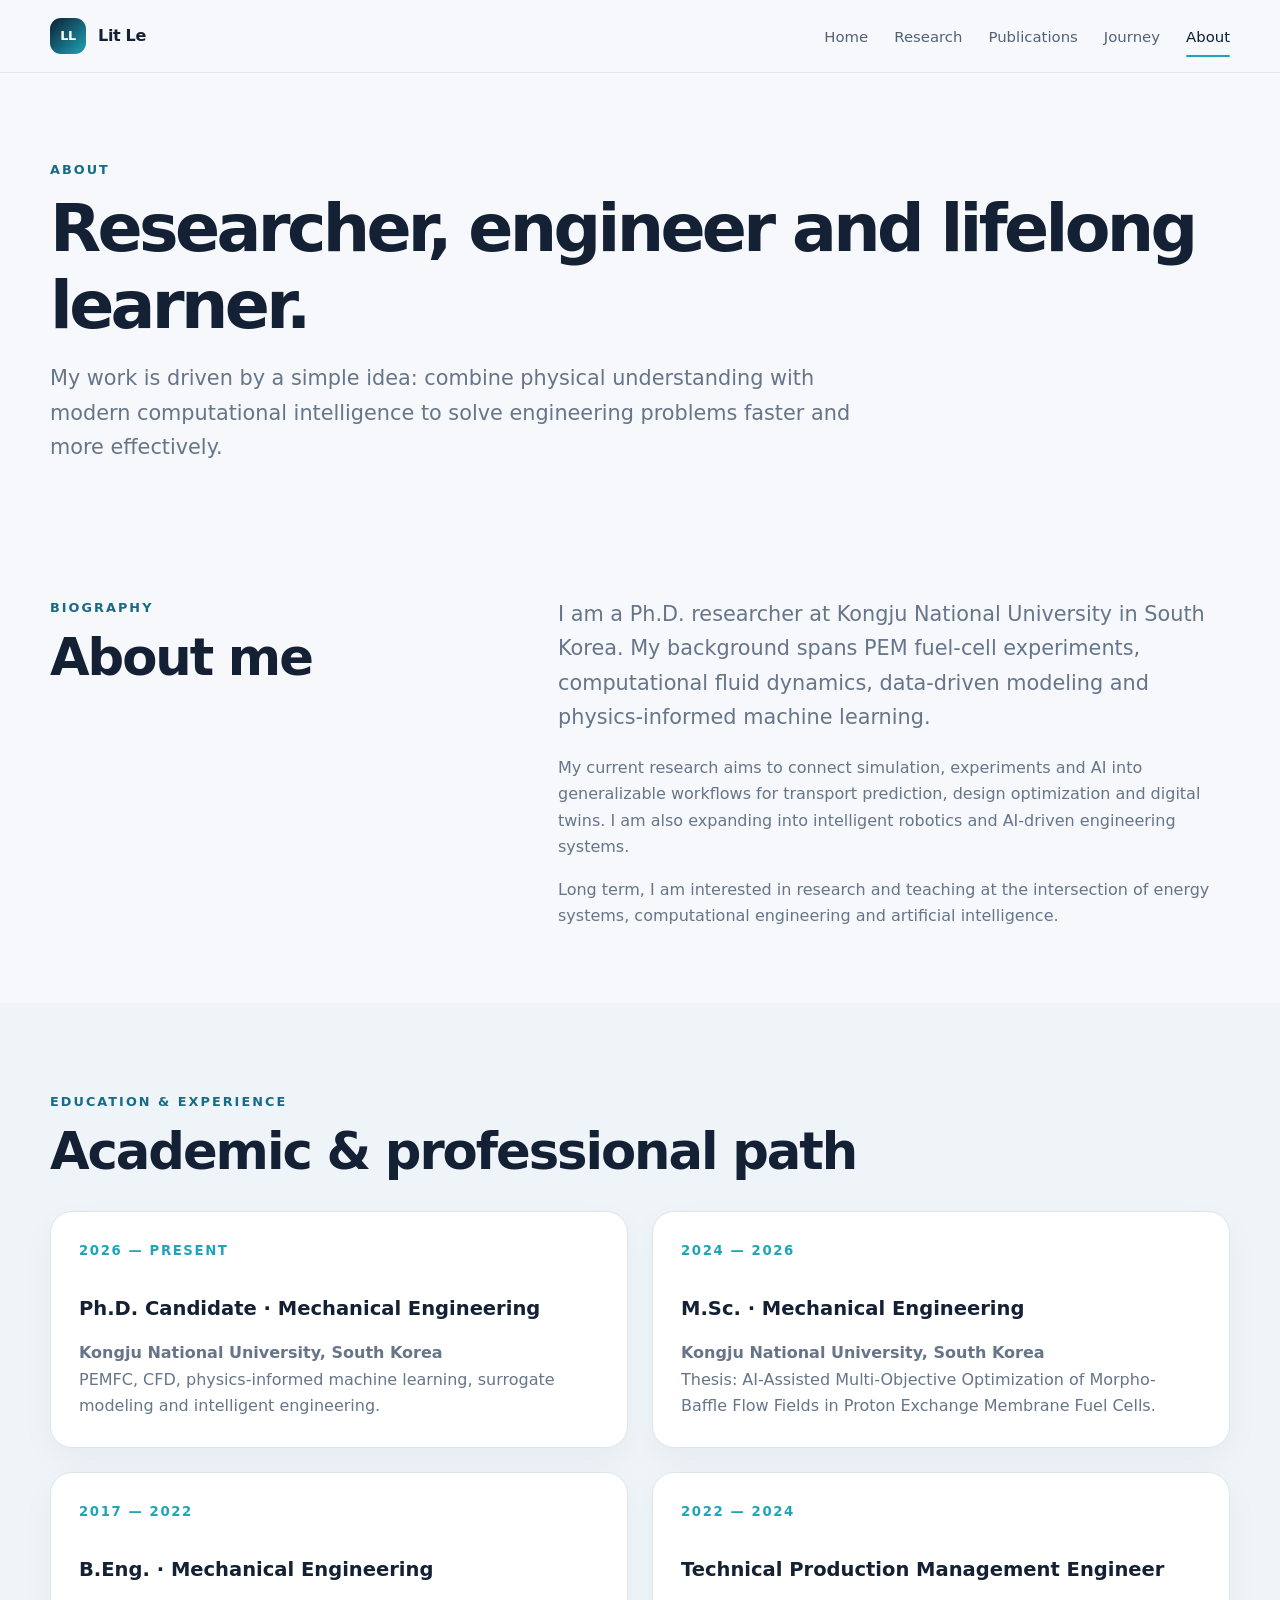
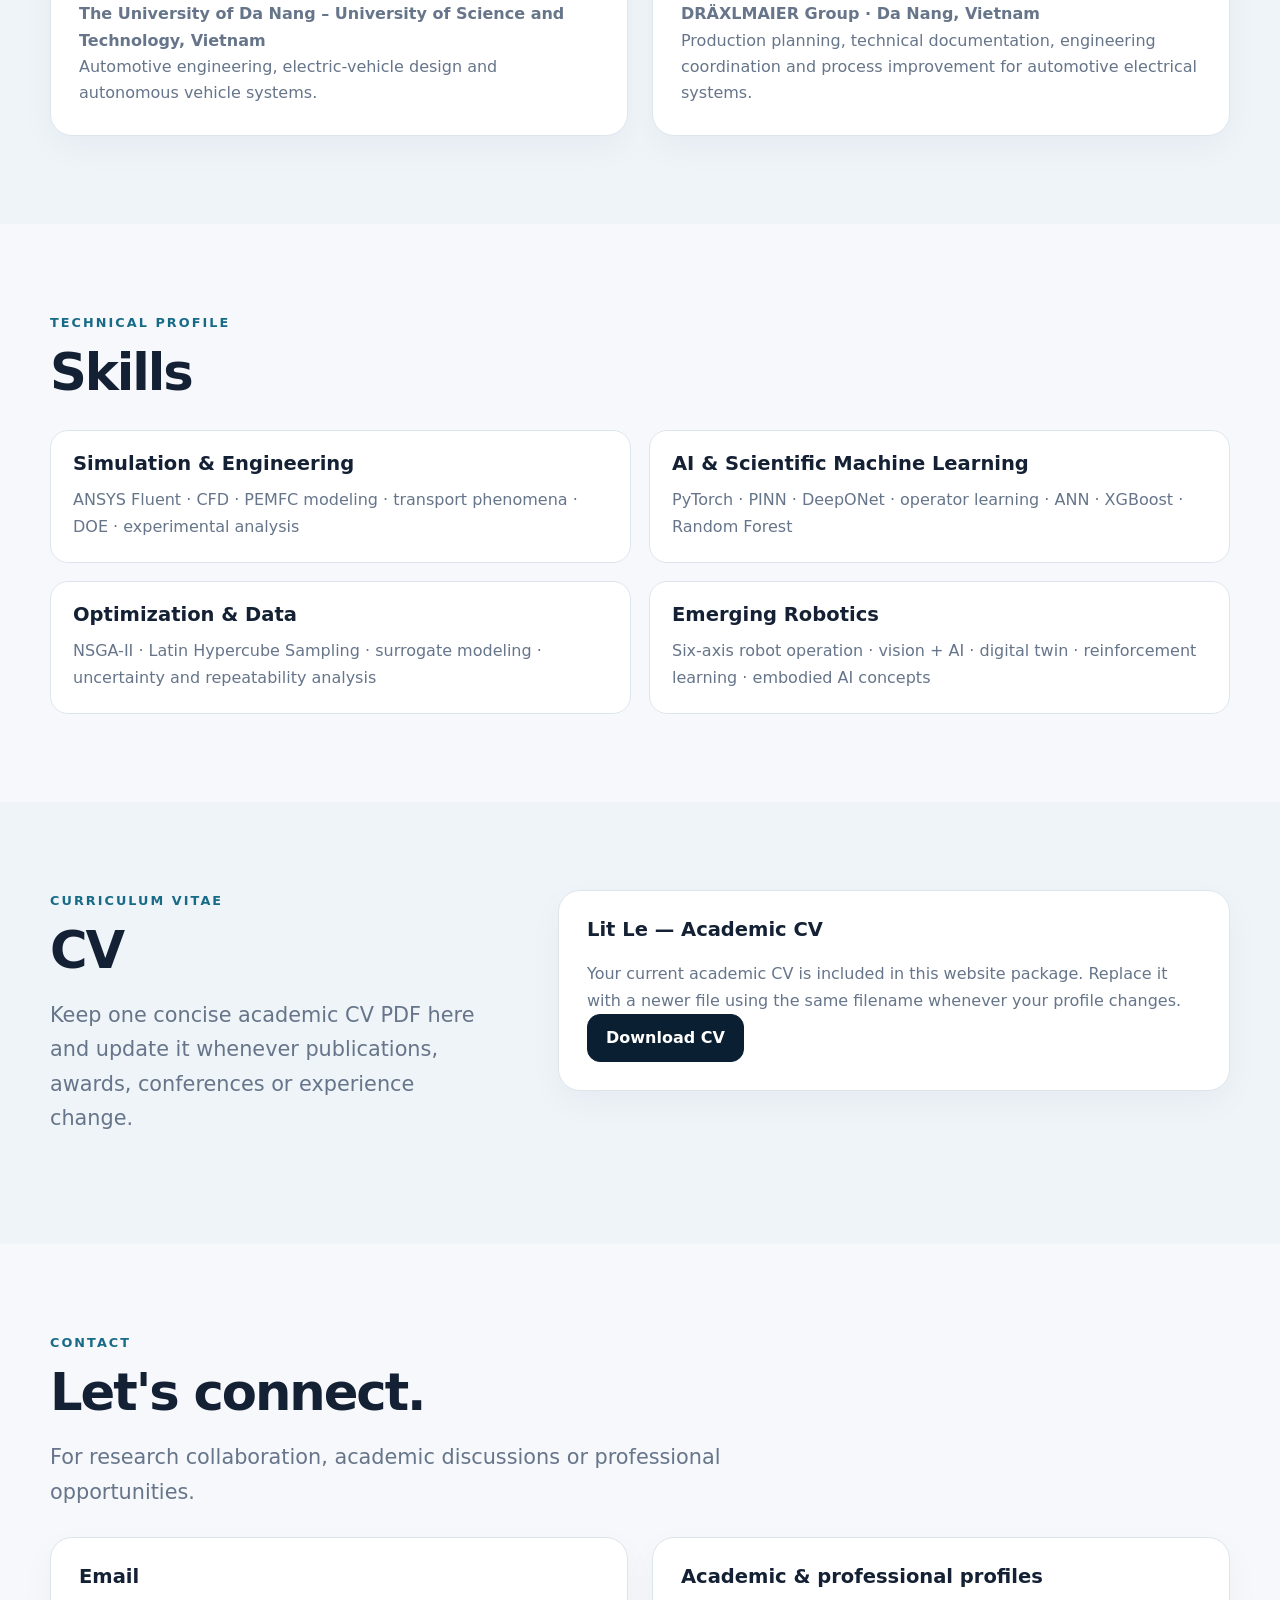
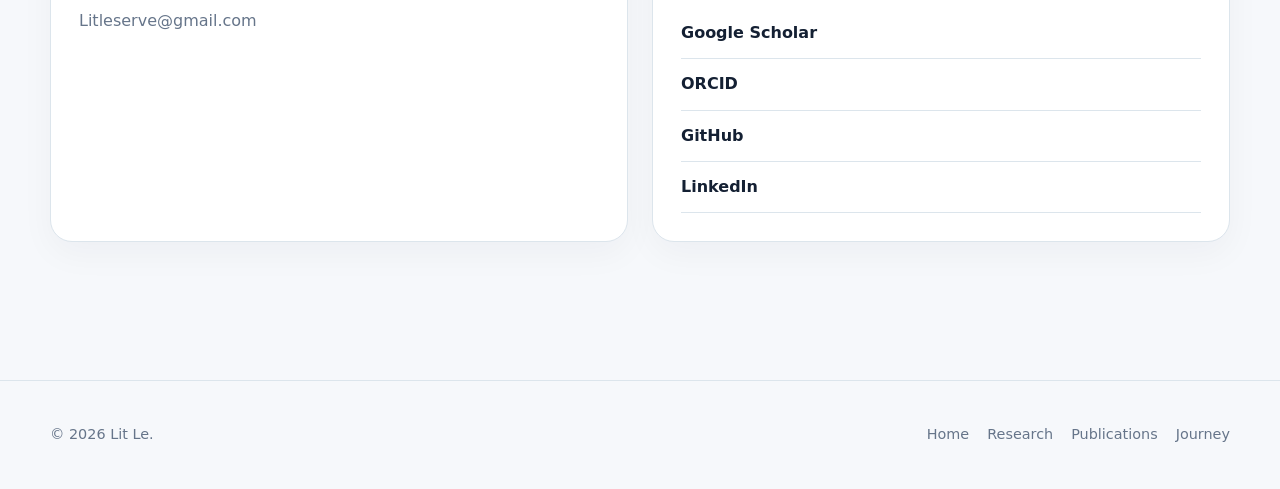
==== about.html @ 6dda4811 "Add files via upload" ====
<!DOCTYPE html>
<html lang="en">
<head><meta charset="UTF-8" /><meta name="viewport" content="width=device-width, initial-scale=1.0" /><meta name="description" content="About Lit Le — Ph.D. researcher in computational engineering, PEM fuel cells and AI." /><title>About | Lit Le</title><link rel="icon" href="favicon.svg" type="image/svg+xml" /><link rel="stylesheet" href="style.css" /></head>
<body>
<header class="site-header"><div class="container nav-wrap"><a class="brand" href="index.html"><span class="brand-mark">LL</span><span>Lit Le</span></a><button class="menu-btn" aria-label="Toggle navigation"><span></span><span></span><span></span></button><nav class="nav-links"><a href="index.html">Home</a><a href="research.html">Research</a><a href="publications.html">Publications</a><a href="journey.html">Journey</a><a class="active" href="about.html">About</a></nav></div></header>
<main>
<section class="page-hero"><div class="container"><p class="section-kicker">About</p><h1>Researcher, engineer and lifelong learner.</h1><p class="lead">My work is driven by a simple idea: combine physical understanding with modern computational intelligence to solve engineering problems faster and more effectively.</p></div></section>
<section class="section-tight"><div class="container split"><div class="sticky-label"><p class="section-kicker">Biography</p><h2>About me</h2></div><div><p class="lead">I am a Ph.D. researcher at Kongju National University in South Korea. My background spans PEM fuel-cell experiments, computational fluid dynamics, data-driven modeling and physics-informed machine learning.</p><p class="muted">My current research aims to connect simulation, experiments and AI into generalizable workflows for transport prediction, design optimization and digital twins. I am also expanding into intelligent robotics and AI-driven engineering systems.</p><p class="muted">Long term, I am interested in research and teaching at the intersection of energy systems, computational engineering and artificial intelligence.</p></div></div></section>
<section class="section" style="background:#eef4f8;"><div class="container"><p class="section-kicker">Education & experience</p><h2>Academic & professional path</h2><div class="grid-2" style="margin-top:30px;">
<article class="card reveal"><div class="card-number">2026 — PRESENT</div><h3>Ph.D. Candidate · Mechanical Engineering</h3><p><strong>Kongju National University, South Korea</strong><br>PEMFC, CFD, physics-informed machine learning, surrogate modeling and intelligent engineering.</p></article>
<article class="card reveal"><div class="card-number">2024 — 2026</div><h3>M.Sc. · Mechanical Engineering</h3><p><strong>Kongju National University, South Korea</strong><br>Thesis: AI-Assisted Multi-Objective Optimization of Morpho-Baffle Flow Fields in Proton Exchange Membrane Fuel Cells.</p></article>
<article class="card reveal"><div class="card-number">2017 — 2022</div><h3>B.Eng. · Mechanical Engineering</h3><p><strong>The University of Da Nang – University of Science and Technology, Vietnam</strong><br>Automotive engineering, electric-vehicle design and autonomous vehicle systems.</p></article>
<article class="card reveal"><div class="card-number">2022 — 2024</div><h3>Technical Production Management Engineer</h3><p><strong>DRÄXLMAIER Group · Da Nang, Vietnam</strong><br>Production planning, technical documentation, engineering coordination and process improvement for automotive electrical systems.</p></article>
</div></div></section>
<section class="section"><div class="container"><p class="section-kicker">Technical profile</p><h2>Skills</h2><div class="skill-groups" style="margin-top:28px;"><div class="skill-group reveal"><h3>Simulation & Engineering</h3><p>ANSYS Fluent · CFD · PEMFC modeling · transport phenomena · DOE · experimental analysis</p></div><div class="skill-group reveal"><h3>AI & Scientific Machine Learning</h3><p>PyTorch · PINN · DeepONet · operator learning · ANN · XGBoost · Random Forest</p></div><div class="skill-group reveal"><h3>Optimization & Data</h3><p>NSGA-II · Latin Hypercube Sampling · surrogate modeling · uncertainty and repeatability analysis</p></div><div class="skill-group reveal"><h3>Emerging Robotics</h3><p>Six-axis robot operation · vision + AI · digital twin · reinforcement learning · embodied AI concepts</p></div></div></div></section>
<section class="section" id="cv" style="background:#eef4f8;"><div class="container split"><div><p class="section-kicker">Curriculum Vitae</p><h2>CV</h2><p class="lead">Keep one concise academic CV PDF here and update it whenever publications, awards, conferences or experience change.</p></div><div class="card reveal"><h3>Lit Le — Academic CV</h3><p class="muted">Your current academic CV is included in this website package. Replace it with a newer file using the same filename whenever your profile changes.</p><a class="btn btn-primary" href="Lit_Le_CV.pdf">Download CV</a></div></div></section>
<section class="section" id="contact"><div class="container"><p class="section-kicker">Contact</p><h2>Let's connect.</h2><p class="lead">For research collaboration, academic discussions or professional opportunities.</p><div class="grid-2" style="margin-top:28px;"><div class="card"><h3>Email</h3><p>Litleserve@gmail.com</p></div><div class="card"><h3>Academic & professional profiles</h3><ul class="list-clean"><li><a href="#" title="Add Google Scholar URL"><strong>Google Scholar</strong></a></li><li><a href="#" title="Add ORCID URL"><strong>ORCID</strong></a></li><li><a href="#" title="Add GitHub URL"><strong>GitHub</strong></a></li><li><a href="#" title="Add LinkedIn URL"><strong>LinkedIn</strong></a></li></ul></div></div></div></section>
</main>
<footer class="footer"><div class="container footer-grid"><div>© <span data-year></span> Lit Le.</div><div class="footer-links"><a href="index.html">Home</a><a href="research.html">Research</a><a href="publications.html">Publications</a><a href="journey.html">Journey</a></div></div></footer><script src="main.js"></script>
</body></html>
---- style.css ----
:root {
  --bg: #f6f8fb;
  --surface: #ffffff;
  --surface-2: #eef4f8;
  --text: #142033;
  --muted: #66758a;
  --line: #dce5ec;
  --navy: #0b1f33;
  --blue: #176b87;
  --cyan: #20a4b8;
  --shadow: 0 18px 50px rgba(11, 31, 51, 0.08);
  --radius: 22px;
  --max: 1180px;
}

* { box-sizing: border-box; }
html { scroll-behavior: smooth; }
body {
  margin: 0;
  font-family: Inter, ui-sans-serif, system-ui, -apple-system, BlinkMacSystemFont, "Segoe UI", sans-serif;
  color: var(--text);
  background: var(--bg);
  line-height: 1.65;
}
img { max-width: 100%; display: block; }
a { color: inherit; text-decoration: none; }
button, input { font: inherit; }

.container { width: min(calc(100% - 40px), var(--max)); margin: 0 auto; }
.section { padding: 88px 0; }
.section-tight { padding: 58px 0; }
.section-kicker {
  margin: 0 0 10px;
  color: var(--blue);
  font-size: 0.8rem;
  font-weight: 800;
  letter-spacing: 0.16em;
  text-transform: uppercase;
}
h1, h2, h3, h4 { line-height: 1.15; margin-top: 0; }
h1 { font-size: clamp(2.7rem, 6vw, 5.9rem); letter-spacing: -0.055em; }
h2 { font-size: clamp(2rem, 4vw, 3.25rem); letter-spacing: -0.04em; margin-bottom: 18px; }
h3 { font-size: 1.22rem; }
p { margin-top: 0; }
.lead { font-size: clamp(1.05rem, 2vw, 1.3rem); color: var(--muted); max-width: 760px; }
.muted { color: var(--muted); }

.site-header {
  position: sticky;
  top: 0;
  z-index: 40;
  border-bottom: 1px solid rgba(220, 229, 236, 0.8);
  background: rgba(246, 248, 251, 0.88);
  backdrop-filter: blur(18px);
}
.nav-wrap { min-height: 72px; display: flex; align-items: center; justify-content: space-between; gap: 30px; }
.brand { display: flex; align-items: center; gap: 12px; font-weight: 800; letter-spacing: -0.02em; }
.brand-mark {
  width: 36px; height: 36px; border-radius: 11px; display: grid; place-items: center;
  color: #fff; background: linear-gradient(135deg, var(--navy), var(--cyan)); font-size: 0.8rem;
}
.nav-links { display: flex; align-items: center; gap: 26px; font-size: 0.93rem; color: #526277; }
.nav-links a { position: relative; padding: 24px 0 22px; }
.nav-links a:hover, .nav-links a.active { color: var(--navy); }
.nav-links a.active::after {
  content: ""; position: absolute; left: 0; right: 0; bottom: 14px; height: 2px;
  border-radius: 99px; background: var(--cyan);
}
.menu-btn { display: none; border: 0; background: transparent; padding: 8px; cursor: pointer; }
.menu-btn span { display: block; width: 24px; height: 2px; background: var(--navy); margin: 5px 0; }

.hero { padding: 92px 0 68px; overflow: hidden; }
.hero-grid { display: grid; grid-template-columns: 1.35fr 0.65fr; align-items: center; gap: 64px; }
.eyebrow {
  display: inline-flex; align-items: center; gap: 9px; padding: 8px 12px; border: 1px solid var(--line);
  border-radius: 999px; background: rgba(255,255,255,.75); color: var(--blue); font-size: .84rem; font-weight: 700;
}
.eyebrow::before { content: ""; width: 8px; height: 8px; border-radius: 50%; background: var(--cyan); box-shadow: 0 0 0 5px rgba(32,164,184,.12); }
.hero h1 { margin: 22px 0 20px; max-width: 850px; }
.hero h1 .accent { color: var(--blue); }
.hero-copy { color: var(--muted); font-size: 1.14rem; max-width: 760px; }
.hero-actions { display: flex; gap: 12px; margin-top: 32px; flex-wrap: wrap; }
.btn {
  display: inline-flex; align-items: center; justify-content: center; gap: 8px; min-height: 48px; padding: 0 18px;
  border-radius: 13px; border: 1px solid var(--line); font-weight: 750; transition: .2s ease;
}
.btn-primary { background: var(--navy); color: white; border-color: var(--navy); }
.btn-primary:hover { transform: translateY(-2px); box-shadow: 0 12px 28px rgba(11,31,51,.16); }
.btn-secondary { background: rgba(255,255,255,.75); }
.btn-secondary:hover { border-color: #b9c9d4; background: #fff; }

.profile-panel { position: relative; min-height: 460px; display: grid; place-items: center; }
.orbit { position: absolute; border: 1px solid #cddbe3; border-radius: 50%; }
.orbit.one { width: 360px; height: 360px; }
.orbit.two { width: 275px; height: 275px; border-style: dashed; animation: spin 22s linear infinite; }
.orbit.three { width: 188px; height: 188px; border-color: rgba(32,164,184,.45); }
@keyframes spin { to { transform: rotate(360deg); } }
.avatar {
  position: relative; z-index: 2; width: 164px; height: 164px; border-radius: 42px; display: grid; place-items: center;
  color: white; font-size: 3.2rem; font-weight: 900; letter-spacing: -0.08em;
  background: linear-gradient(145deg, var(--navy), #154c67 58%, var(--cyan)); box-shadow: var(--shadow);
}
.float-tag {
  position: absolute; z-index: 3; padding: 10px 13px; border-radius: 12px; background: rgba(255,255,255,.92);
  border: 1px solid var(--line); box-shadow: 0 12px 28px rgba(11,31,51,.08); font-size: .78rem; font-weight: 750;
}
.float-tag.a { top: 75px; right: 5px; }
.float-tag.b { left: 0; bottom: 90px; }
.float-tag.c { right: 24px; bottom: 54px; }

.stats { display: grid; grid-template-columns: repeat(4, 1fr); gap: 1px; border: 1px solid var(--line); background: var(--line); border-radius: var(--radius); overflow: hidden; }
.stat { background: var(--surface); padding: 26px; }
.stat strong { display: block; color: var(--navy); font-size: 1.5rem; }
.stat span { color: var(--muted); font-size: .9rem; }

.grid-2 { display: grid; grid-template-columns: repeat(2, 1fr); gap: 24px; }
.grid-3 { display: grid; grid-template-columns: repeat(3, 1fr); gap: 22px; }
.grid-4 { display: grid; grid-template-columns: repeat(4, 1fr); gap: 18px; }
.card {
  background: var(--surface); border: 1px solid var(--line); border-radius: var(--radius); padding: 28px; box-shadow: 0 12px 34px rgba(11,31,51,.04);
}
.card:hover { border-color: #bfd0da; }
.card-number { color: var(--cyan); font-weight: 900; font-size: .83rem; letter-spacing: .12em; margin-bottom: 36px; }
.card p { color: var(--muted); margin-bottom: 0; }
.card .mini-link { display: inline-flex; margin-top: 20px; color: var(--blue); font-size: .9rem; font-weight: 750; }

.project-card { overflow: hidden; padding: 0; }
.project-visual { min-height: 190px; padding: 24px; display: flex; align-items: flex-end; background: linear-gradient(135deg, #0b1f33, #164762 60%, #1a8798); color: white; position: relative; }
.project-visual::before, .project-visual::after { content: ""; position: absolute; border: 1px solid rgba(255,255,255,.22); border-radius: 50%; }
.project-visual::before { width: 160px; height: 160px; right: -20px; top: -40px; }
.project-visual::after { width: 95px; height: 95px; right: 42px; top: 20px; }
.project-chip { position: relative; z-index: 2; font-size: .76rem; padding: 6px 9px; border-radius: 999px; background: rgba(255,255,255,.13); border: 1px solid rgba(255,255,255,.24); }
.project-body { padding: 26px; }
.project-body p { color: var(--muted); }
.tags { display: flex; flex-wrap: wrap; gap: 8px; }
.tag { padding: 6px 9px; border-radius: 999px; background: var(--surface-2); color: #4f6476; font-size: .76rem; font-weight: 700; }

.pub-list { display: grid; gap: 14px; }
.pub-item { display: grid; grid-template-columns: 90px 1fr auto; gap: 20px; align-items: start; background: var(--surface); border: 1px solid var(--line); border-radius: 18px; padding: 22px; }
.pub-year { color: var(--blue); font-weight: 900; }
.pub-title { font-weight: 800; margin-bottom: 6px; }
.pub-meta { color: var(--muted); font-size: .9rem; }
.pub-status { padding: 6px 9px; border-radius: 999px; background: #eef6f7; color: #237386; font-size: .74rem; font-weight: 800; white-space: nowrap; }

.timeline { position: relative; margin-left: 10px; }
.timeline::before { content: ""; position: absolute; left: 9px; top: 8px; bottom: 8px; width: 1px; background: var(--line); }
.timeline-item { position: relative; padding-left: 42px; padding-bottom: 34px; }
.timeline-item:last-child { padding-bottom: 0; }
.timeline-dot { position: absolute; left: 2px; top: 5px; width: 15px; height: 15px; border: 3px solid var(--bg); border-radius: 50%; background: var(--cyan); box-shadow: 0 0 0 1px #b9d4dc; }
.timeline-date { color: var(--blue); font-size: .82rem; font-weight: 800; letter-spacing: .05em; text-transform: uppercase; }
.timeline-title { margin: 5px 0 4px; font-size: 1.05rem; font-weight: 800; }
.timeline-copy { color: var(--muted); margin: 0; }

.page-hero { padding: 86px 0 54px; }
.page-hero h1 { font-size: clamp(2.7rem, 5.2vw, 4.9rem); margin-bottom: 18px; }
.page-hero .lead { max-width: 820px; }

.split { display: grid; grid-template-columns: .8fr 1.2fr; gap: 60px; align-items: start; }
.sticky-label { position: sticky; top: 110px; }
.list-clean { list-style: none; padding: 0; margin: 0; }
.list-clean li { padding: 12px 0; border-bottom: 1px solid var(--line); color: var(--muted); }
.list-clean li strong { color: var(--text); }

.callout { padding: 34px; border-radius: var(--radius); background: var(--navy); color: white; }
.callout p { color: #c8d5df; }
.callout .btn-secondary { color: var(--navy); }

.skill-groups { display: grid; grid-template-columns: repeat(2,1fr); gap: 18px; }
.skill-group { padding: 22px; background: var(--surface); border: 1px solid var(--line); border-radius: 18px; }
.skill-group h3 { margin-bottom: 12px; }
.skill-group p { color: var(--muted); margin: 0; }

.footer { padding: 42px 0; border-top: 1px solid var(--line); margin-top: 50px; }
.footer-grid { display: flex; justify-content: space-between; align-items: center; gap: 20px; color: var(--muted); font-size: .9rem; }
.footer-links { display: flex; gap: 18px; flex-wrap: wrap; }
.footer-links a:hover { color: var(--navy); }

.reveal { opacity: 0; transform: translateY(16px); transition: .6s ease; }
.reveal.visible { opacity: 1; transform: translateY(0); }

@media (max-width: 940px) {
  .hero-grid, .split { grid-template-columns: 1fr; }
  .profile-panel { min-height: 360px; }
  .grid-4 { grid-template-columns: repeat(2, 1fr); }
  .grid-3 { grid-template-columns: repeat(2, 1fr); }
  .stats { grid-template-columns: repeat(2, 1fr); }
  .sticky-label { position: static; }
}

@media (max-width: 720px) {
  .container { width: min(calc(100% - 28px), var(--max)); }
  .section { padding: 66px 0; }
  .hero { padding-top: 62px; }
  .nav-links {
    display: none; position: absolute; top: 72px; left: 14px; right: 14px; padding: 14px; flex-direction: column; align-items: stretch; gap: 0;
    background: var(--surface); border: 1px solid var(--line); border-radius: 16px; box-shadow: var(--shadow);
  }
  .nav-links.open { display: flex; }
  .nav-links a { padding: 12px 10px; }
  .nav-links a.active::after { display: none; }
  .menu-btn { display: block; }
  .profile-panel { min-height: 320px; }
  .orbit.one { width: 280px; height: 280px; }
  .orbit.two { width: 220px; height: 220px; }
  .float-tag.a { right: 0; top: 40px; }
  .float-tag.b { left: 0; bottom: 54px; }
  .float-tag.c { display: none; }
  .grid-2, .grid-3, .grid-4, .skill-groups { grid-template-columns: 1fr; }
  .pub-item { grid-template-columns: 1fr; gap: 8px; }
  .pub-status { justify-self: start; }
  .footer-grid { flex-direction: column; align-items: flex-start; }
}
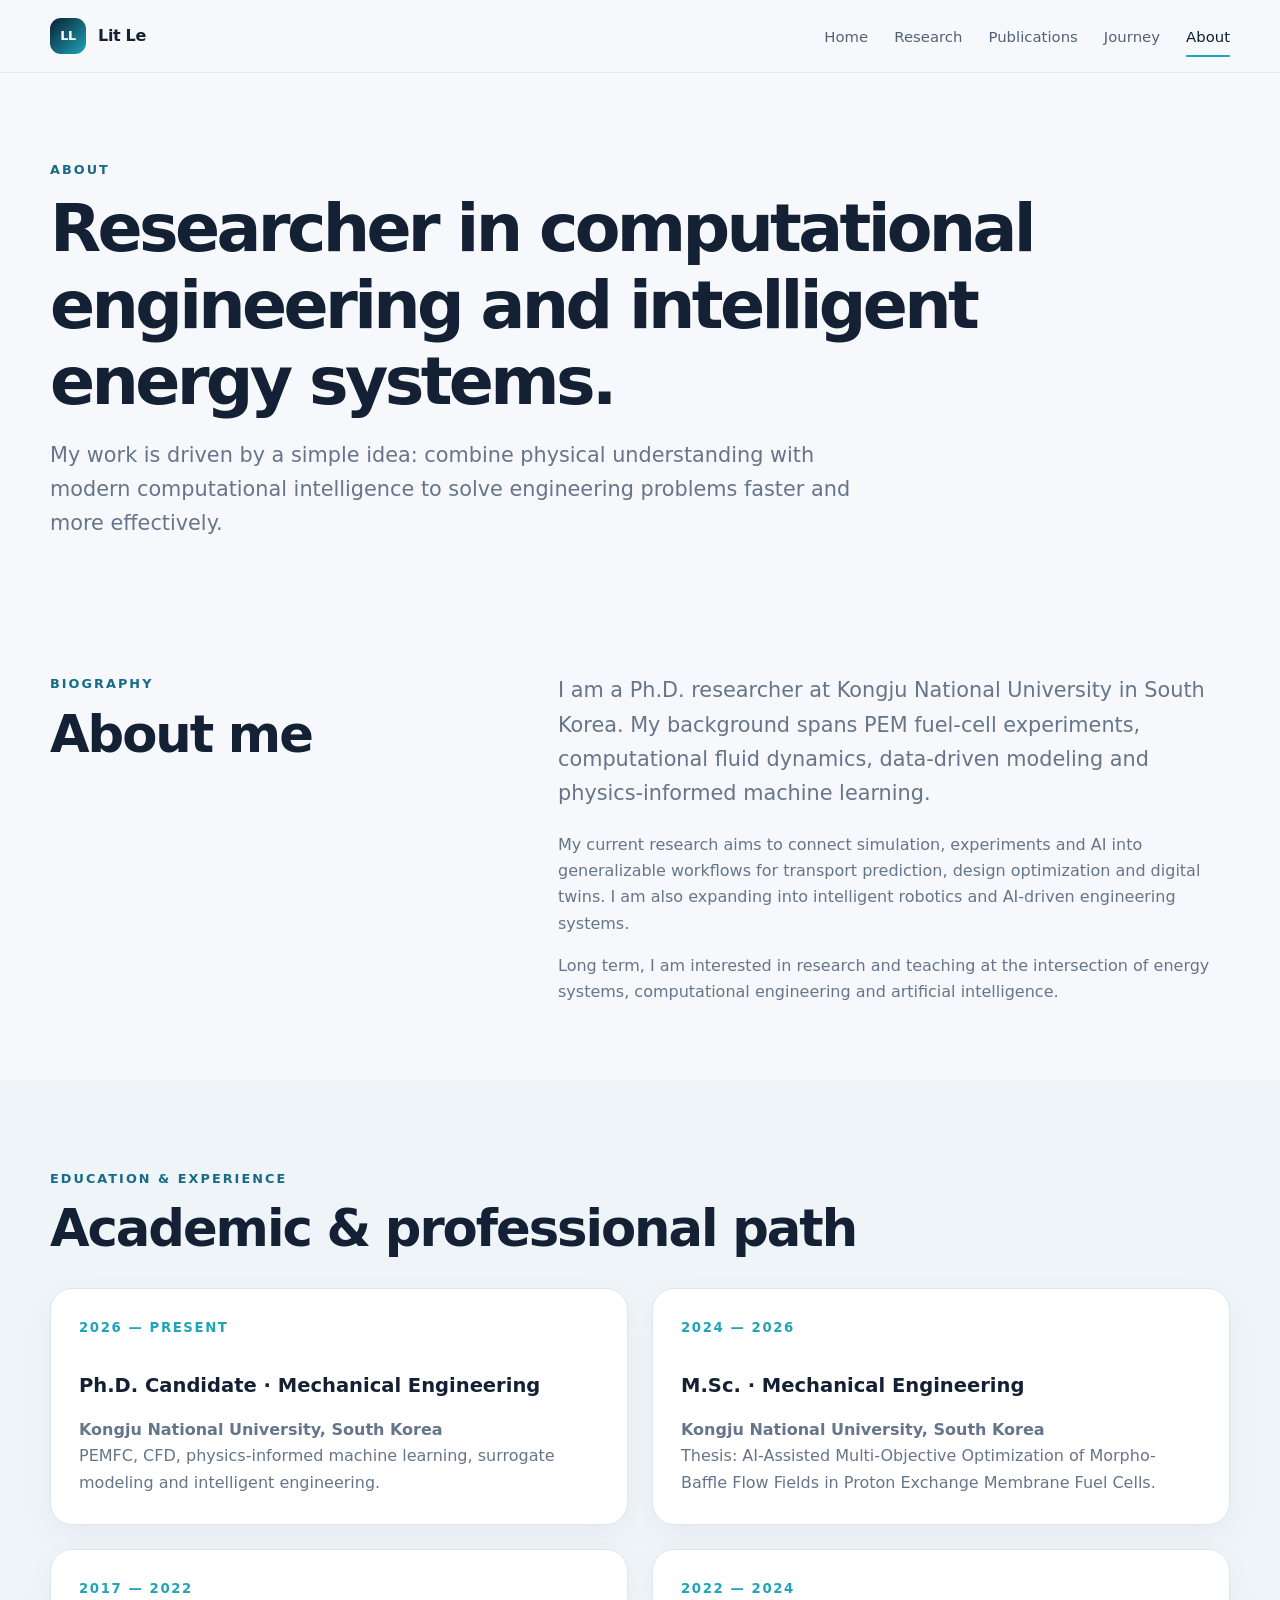
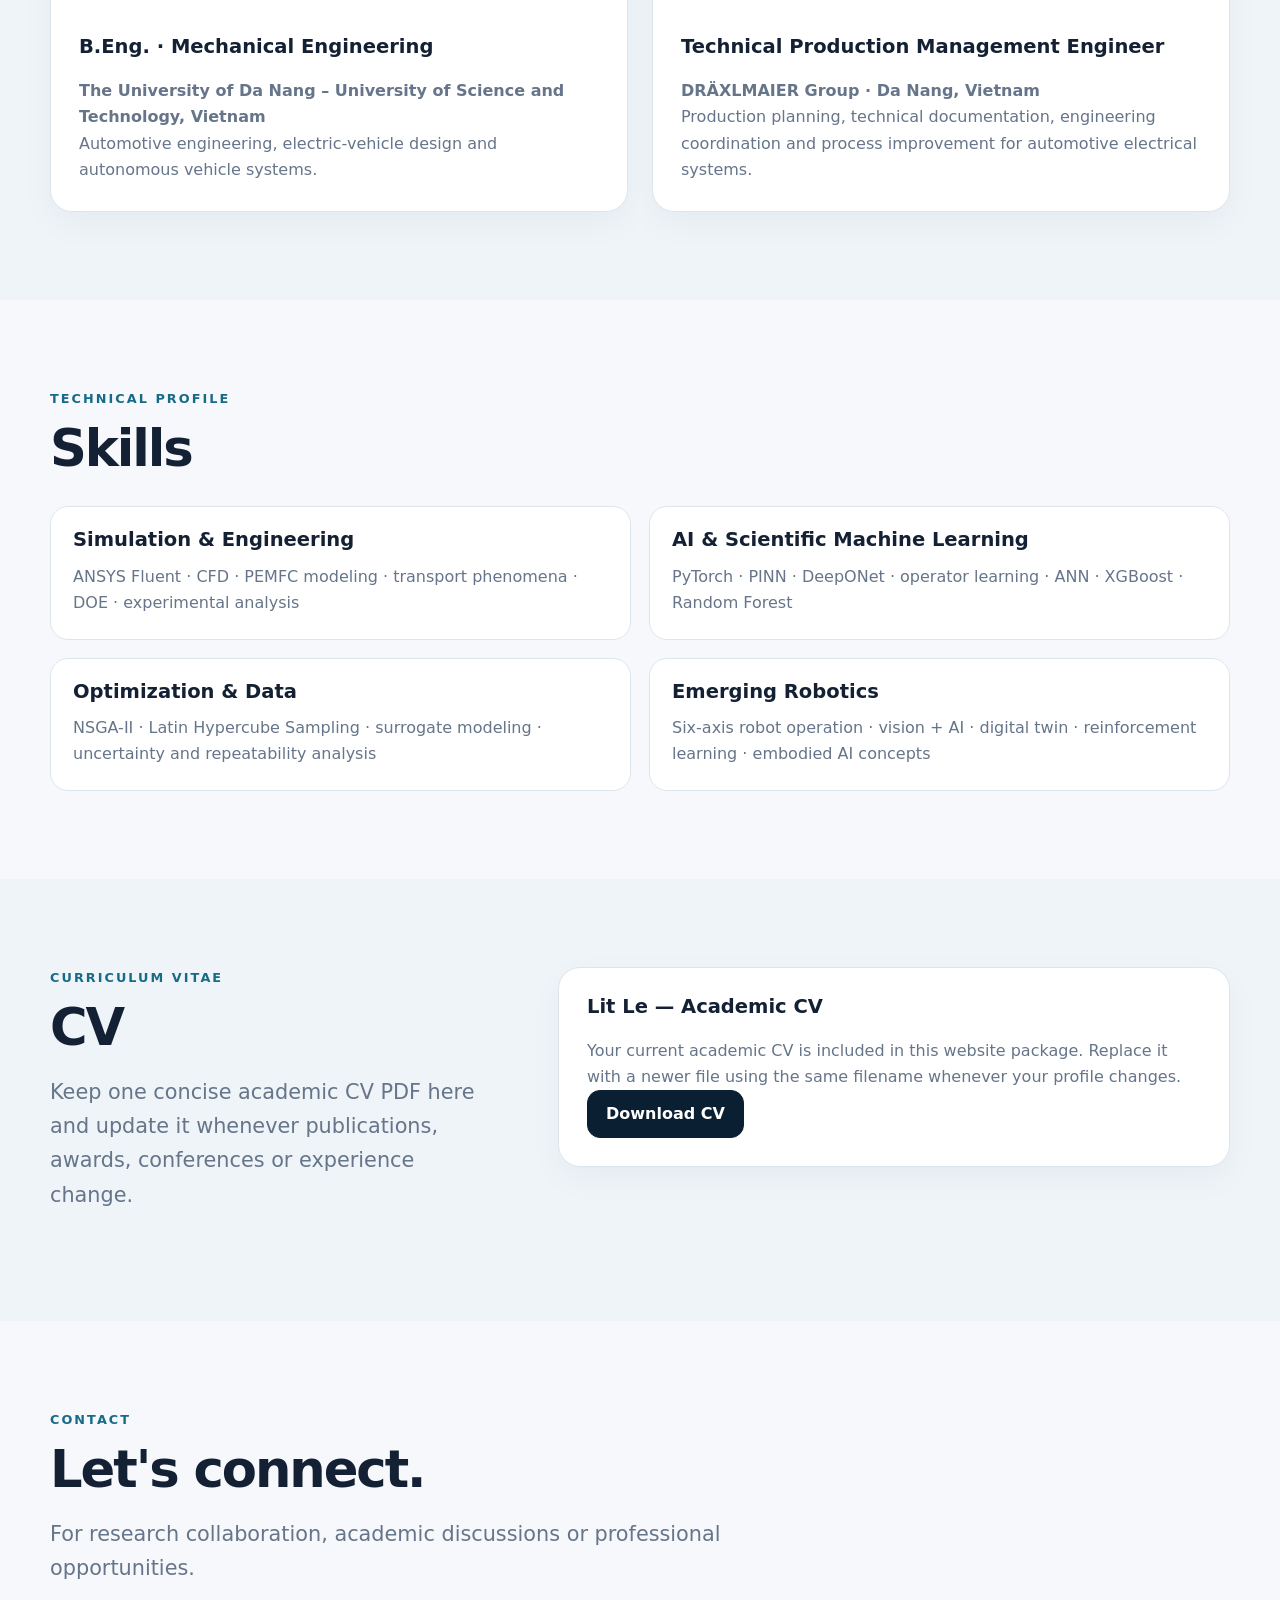
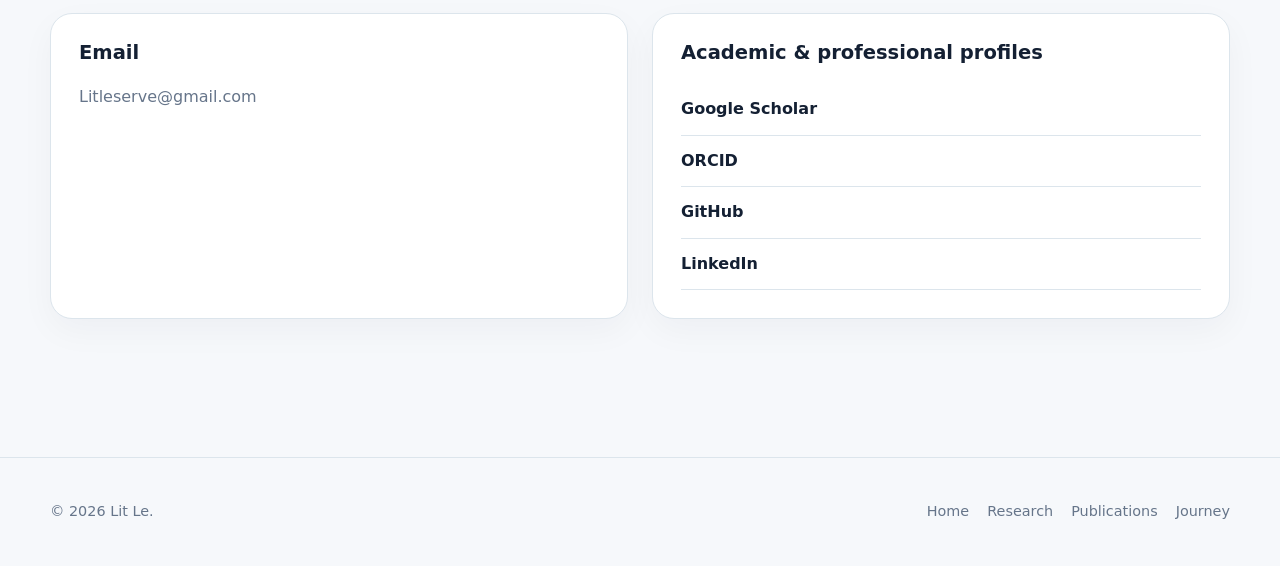
==== commit 19357983: "Update about.html" ====
--- a/about.html
+++ b/about.html
@@ -4,7 +4,7 @@
 <body>
 <header class="site-header"><div class="container nav-wrap"><a class="brand" href="index.html"><span class="brand-mark">LL</span><span>Lit Le</span></a><button class="menu-btn" aria-label="Toggle navigation"><span></span><span></span><span></span></button><nav class="nav-links"><a href="index.html">Home</a><a href="research.html">Research</a><a href="publications.html">Publications</a><a href="journey.html">Journey</a><a class="active" href="about.html">About</a></nav></div></header>
 <main>
-<section class="page-hero"><div class="container"><p class="section-kicker">About</p><h1>Researcher, engineer and lifelong learner.</h1><p class="lead">My work is driven by a simple idea: combine physical understanding with modern computational intelligence to solve engineering problems faster and more effectively.</p></div></section>
+<section class="page-hero"><div class="container"><p class="section-kicker">About</p><h1>Researcher in computational engineering and intelligent energy systems.</h1><p class="lead">My work is driven by a simple idea: combine physical understanding with modern computational intelligence to solve engineering problems faster and more effectively.</p></div></section>
 <section class="section-tight"><div class="container split"><div class="sticky-label"><p class="section-kicker">Biography</p><h2>About me</h2></div><div><p class="lead">I am a Ph.D. researcher at Kongju National University in South Korea. My background spans PEM fuel-cell experiments, computational fluid dynamics, data-driven modeling and physics-informed machine learning.</p><p class="muted">My current research aims to connect simulation, experiments and AI into generalizable workflows for transport prediction, design optimization and digital twins. I am also expanding into intelligent robotics and AI-driven engineering systems.</p><p class="muted">Long term, I am interested in research and teaching at the intersection of energy systems, computational engineering and artificial intelligence.</p></div></div></section>
 <section class="section" style="background:#eef4f8;"><div class="container"><p class="section-kicker">Education & experience</p><h2>Academic & professional path</h2><div class="grid-2" style="margin-top:30px;">
 <article class="card reveal"><div class="card-number">2026 — PRESENT</div><h3>Ph.D. Candidate · Mechanical Engineering</h3><p><strong>Kongju National University, South Korea</strong><br>PEMFC, CFD, physics-informed machine learning, surrogate modeling and intelligent engineering.</p></article>
--- a/style.css
+++ b/style.css
@@ -210,3 +210,24 @@
   .pub-status { justify-self: start; }
   .footer-grid { flex-direction: column; align-items: flex-start; }
 }
+
+.avatar {
+  overflow: hidden;
+  border-radius: 50%;
+}
+
+.avatar img {
+  width: 100%;
+  height: 100%;
+  object-fit: cover;
+  object-position: center;
+  display: block;
+  border-radius: 50%;
+}
+
+.float-tag.d {
+  top: 18% !important;
+  left: -2% !important;
+  right: auto !important;
+  bottom: auto !important;
+}
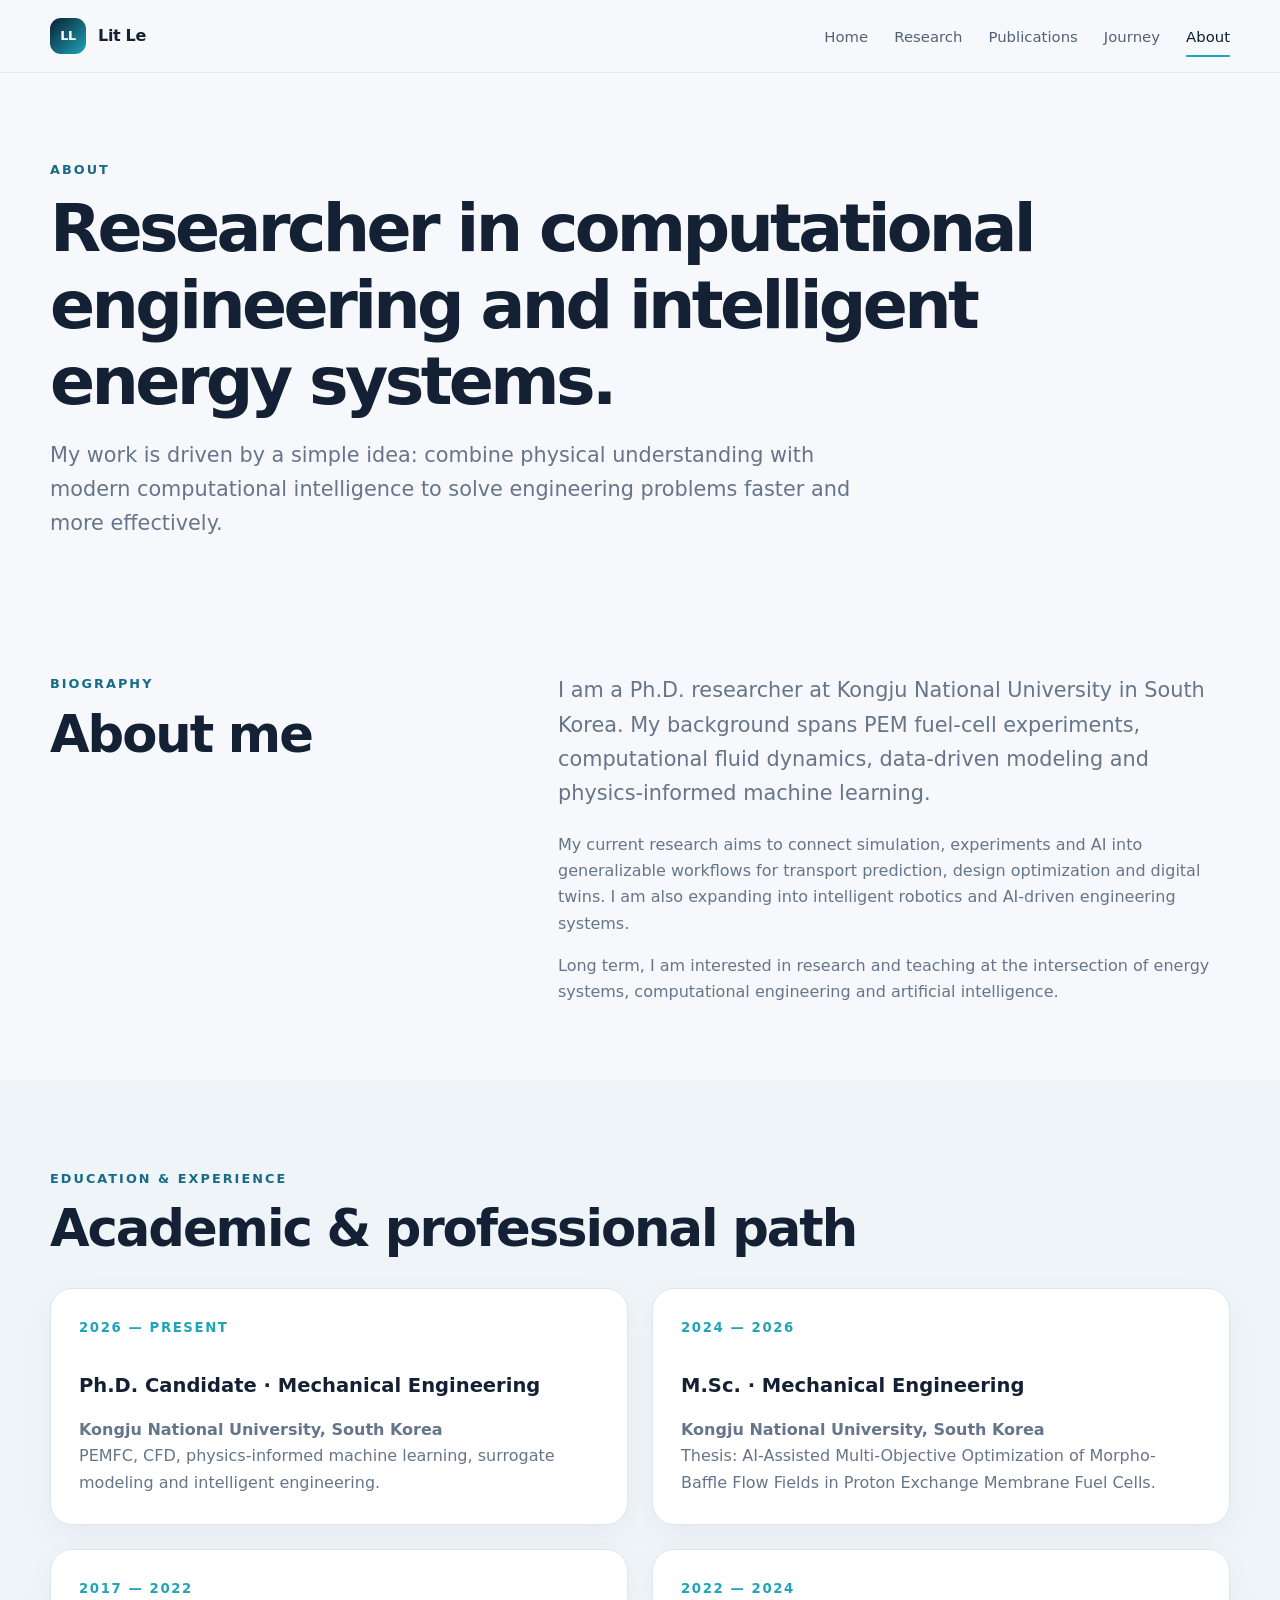
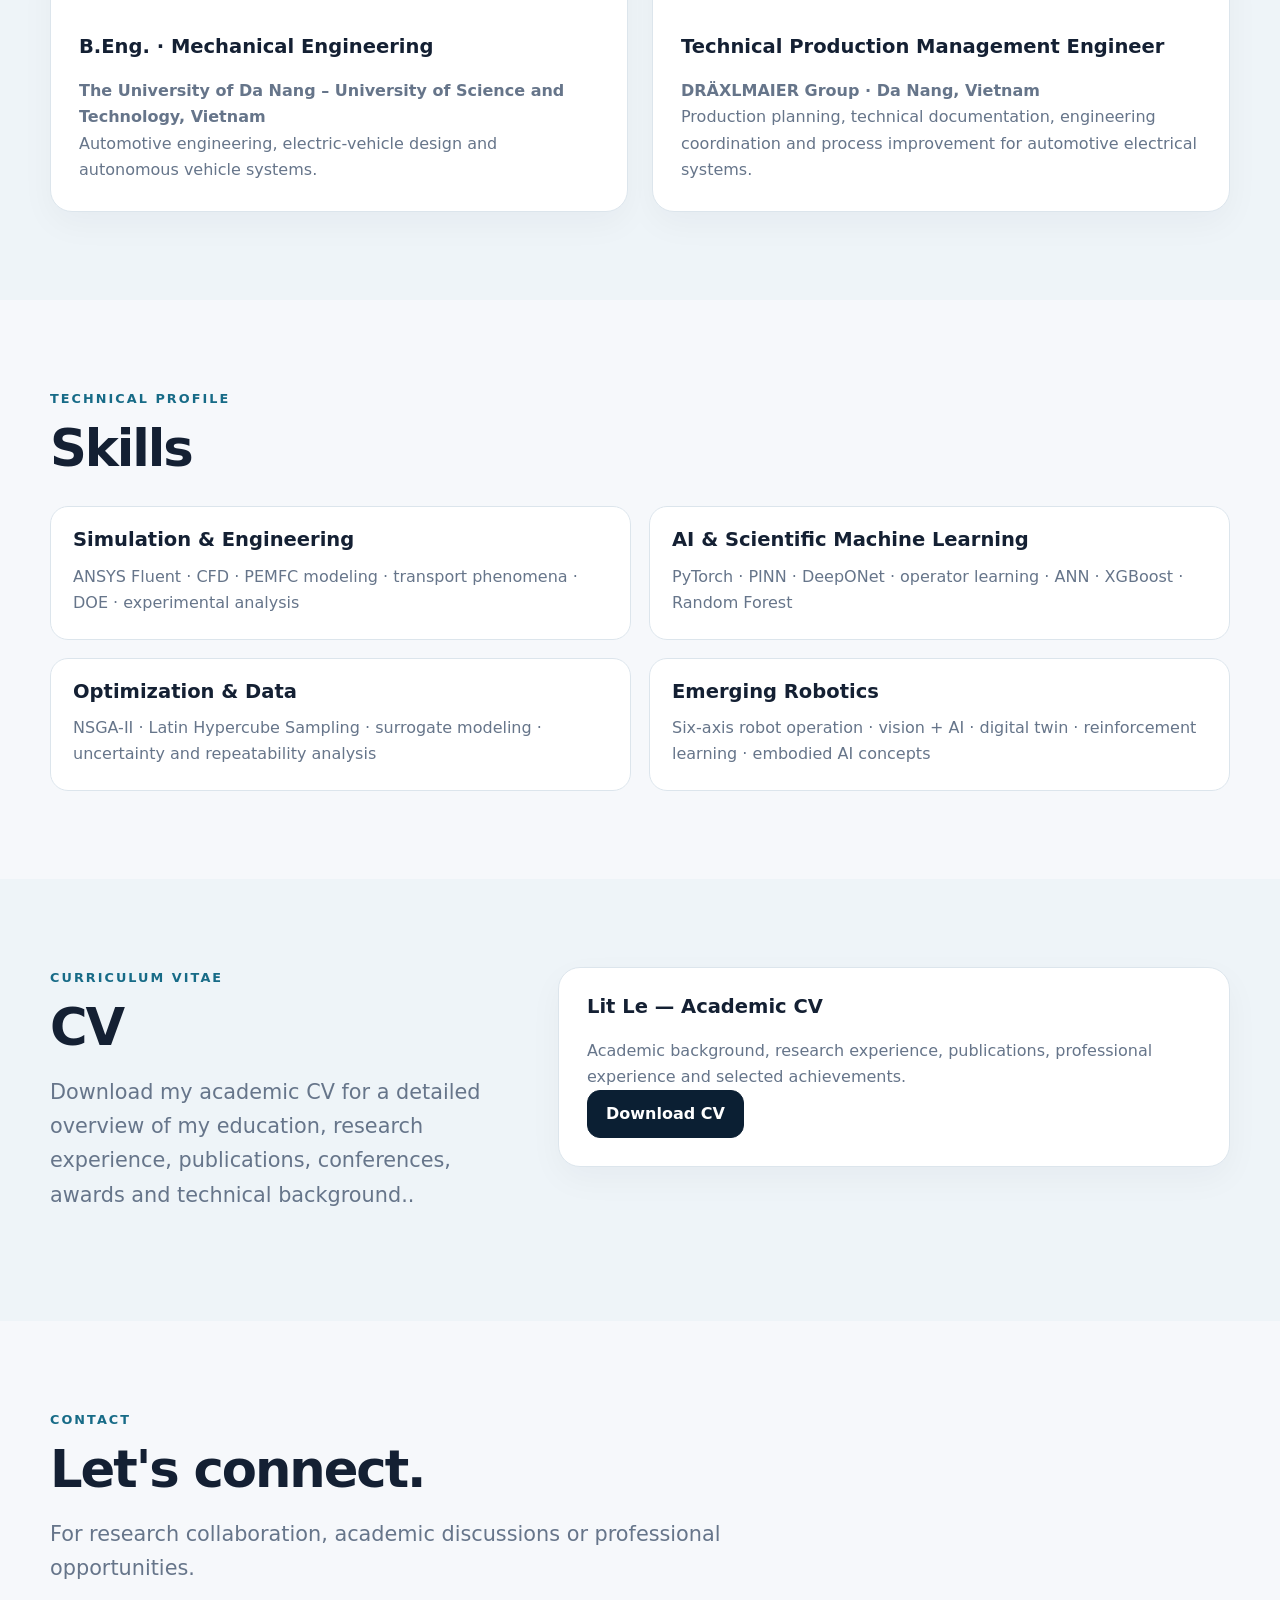
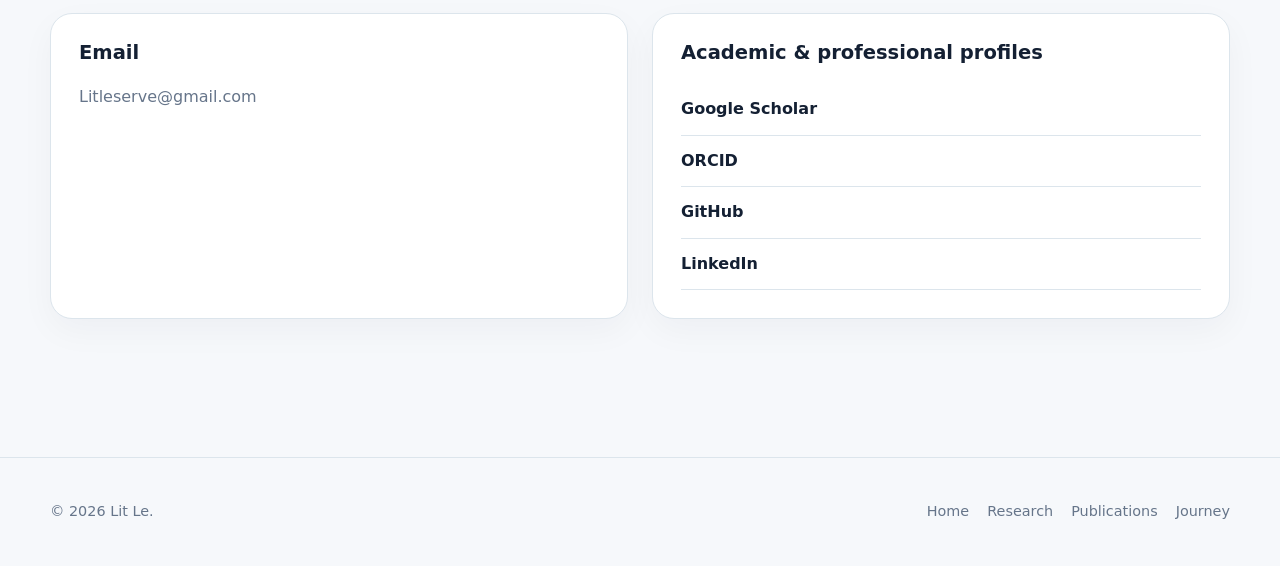
==== commit 7af1277e: "Update about.html" ====
--- a/about.html
+++ b/about.html
@@ -7,13 +7,14 @@
 <section class="page-hero"><div class="container"><p class="section-kicker">About</p><h1>Researcher in computational engineering and intelligent energy systems.</h1><p class="lead">My work is driven by a simple idea: combine physical understanding with modern computational intelligence to solve engineering problems faster and more effectively.</p></div></section>
 <section class="section-tight"><div class="container split"><div class="sticky-label"><p class="section-kicker">Biography</p><h2>About me</h2></div><div><p class="lead">I am a Ph.D. researcher at Kongju National University in South Korea. My background spans PEM fuel-cell experiments, computational fluid dynamics, data-driven modeling and physics-informed machine learning.</p><p class="muted">My current research aims to connect simulation, experiments and AI into generalizable workflows for transport prediction, design optimization and digital twins. I am also expanding into intelligent robotics and AI-driven engineering systems.</p><p class="muted">Long term, I am interested in research and teaching at the intersection of energy systems, computational engineering and artificial intelligence.</p></div></div></section>
 <section class="section" style="background:#eef4f8;"><div class="container"><p class="section-kicker">Education & experience</p><h2>Academic & professional path</h2><div class="grid-2" style="margin-top:30px;">
+
 <article class="card reveal"><div class="card-number">2026 — PRESENT</div><h3>Ph.D. Candidate · Mechanical Engineering</h3><p><strong>Kongju National University, South Korea</strong><br>PEMFC, CFD, physics-informed machine learning, surrogate modeling and intelligent engineering.</p></article>
 <article class="card reveal"><div class="card-number">2024 — 2026</div><h3>M.Sc. · Mechanical Engineering</h3><p><strong>Kongju National University, South Korea</strong><br>Thesis: AI-Assisted Multi-Objective Optimization of Morpho-Baffle Flow Fields in Proton Exchange Membrane Fuel Cells.</p></article>
 <article class="card reveal"><div class="card-number">2017 — 2022</div><h3>B.Eng. · Mechanical Engineering</h3><p><strong>The University of Da Nang – University of Science and Technology, Vietnam</strong><br>Automotive engineering, electric-vehicle design and autonomous vehicle systems.</p></article>
 <article class="card reveal"><div class="card-number">2022 — 2024</div><h3>Technical Production Management Engineer</h3><p><strong>DRÄXLMAIER Group · Da Nang, Vietnam</strong><br>Production planning, technical documentation, engineering coordination and process improvement for automotive electrical systems.</p></article>
 </div></div></section>
 <section class="section"><div class="container"><p class="section-kicker">Technical profile</p><h2>Skills</h2><div class="skill-groups" style="margin-top:28px;"><div class="skill-group reveal"><h3>Simulation & Engineering</h3><p>ANSYS Fluent · CFD · PEMFC modeling · transport phenomena · DOE · experimental analysis</p></div><div class="skill-group reveal"><h3>AI & Scientific Machine Learning</h3><p>PyTorch · PINN · DeepONet · operator learning · ANN · XGBoost · Random Forest</p></div><div class="skill-group reveal"><h3>Optimization & Data</h3><p>NSGA-II · Latin Hypercube Sampling · surrogate modeling · uncertainty and repeatability analysis</p></div><div class="skill-group reveal"><h3>Emerging Robotics</h3><p>Six-axis robot operation · vision + AI · digital twin · reinforcement learning · embodied AI concepts</p></div></div></div></section>
-<section class="section" id="cv" style="background:#eef4f8;"><div class="container split"><div><p class="section-kicker">Curriculum Vitae</p><h2>CV</h2><p class="lead">Keep one concise academic CV PDF here and update it whenever publications, awards, conferences or experience change.</p></div><div class="card reveal"><h3>Lit Le — Academic CV</h3><p class="muted">Your current academic CV is included in this website package. Replace it with a newer file using the same filename whenever your profile changes.</p><a class="btn btn-primary" href="Lit_Le_CV.pdf">Download CV</a></div></div></section>
+<section class="section" id="cv" style="background:#eef4f8;"><div class="container split"><div><p class="section-kicker">Curriculum Vitae</p><h2>CV</h2><p class="lead">Download my academic CV for a detailed overview of my education, research experience, publications, conferences, awards and technical background..</p></div><div class="card reveal"><h3>Lit Le — Academic CV</h3><p class="muted"> Academic background, research experience, publications, professional experience and selected achievements.</p><a class="btn btn-primary" href="Lit_Le_CV.pdf">Download CV</a></div></div></section>
 <section class="section" id="contact"><div class="container"><p class="section-kicker">Contact</p><h2>Let's connect.</h2><p class="lead">For research collaboration, academic discussions or professional opportunities.</p><div class="grid-2" style="margin-top:28px;"><div class="card"><h3>Email</h3><p>Litleserve@gmail.com</p></div><div class="card"><h3>Academic & professional profiles</h3><ul class="list-clean"><li><a href="#" title="Add Google Scholar URL"><strong>Google Scholar</strong></a></li><li><a href="#" title="Add ORCID URL"><strong>ORCID</strong></a></li><li><a href="#" title="Add GitHub URL"><strong>GitHub</strong></a></li><li><a href="#" title="Add LinkedIn URL"><strong>LinkedIn</strong></a></li></ul></div></div></div></section>
 </main>
 <footer class="footer"><div class="container footer-grid"><div>© <span data-year></span> Lit Le.</div><div class="footer-links"><a href="index.html">Home</a><a href="research.html">Research</a><a href="publications.html">Publications</a><a href="journey.html">Journey</a></div></div></footer><script src="main.js"></script>
